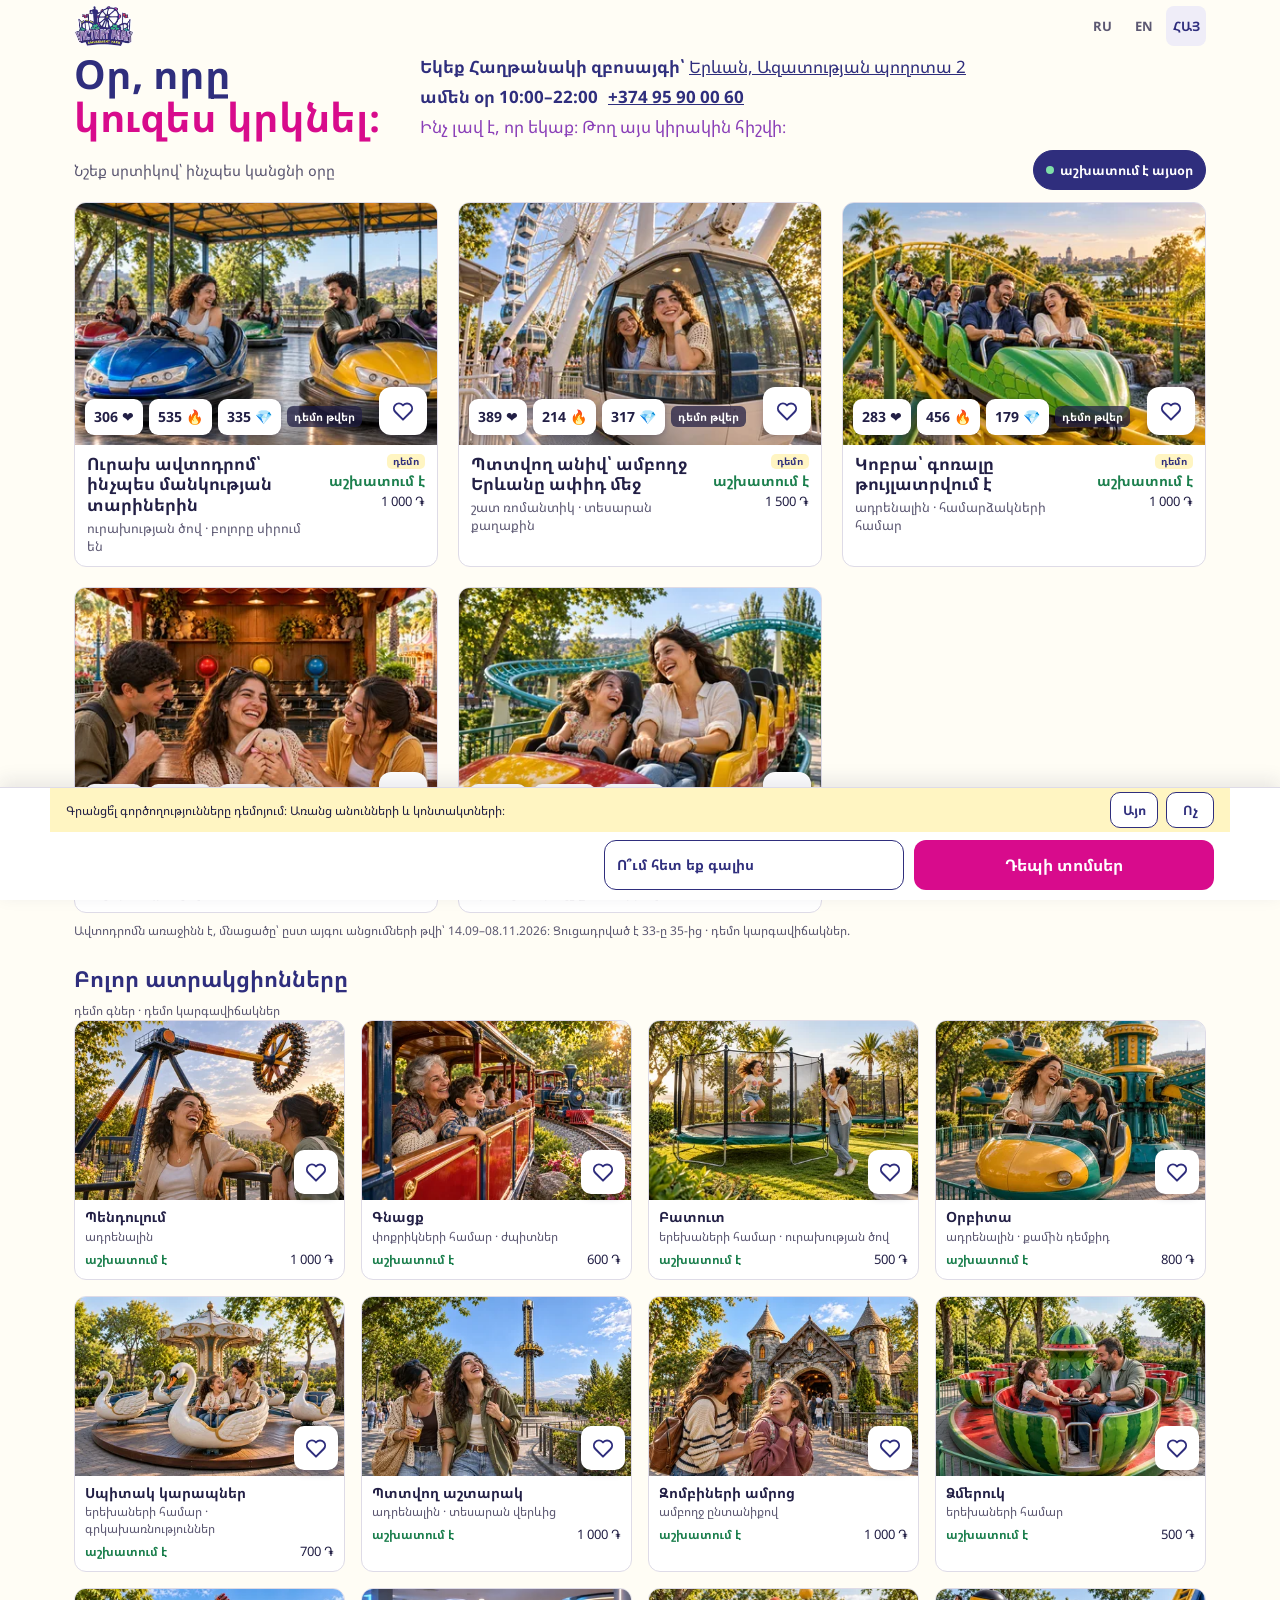
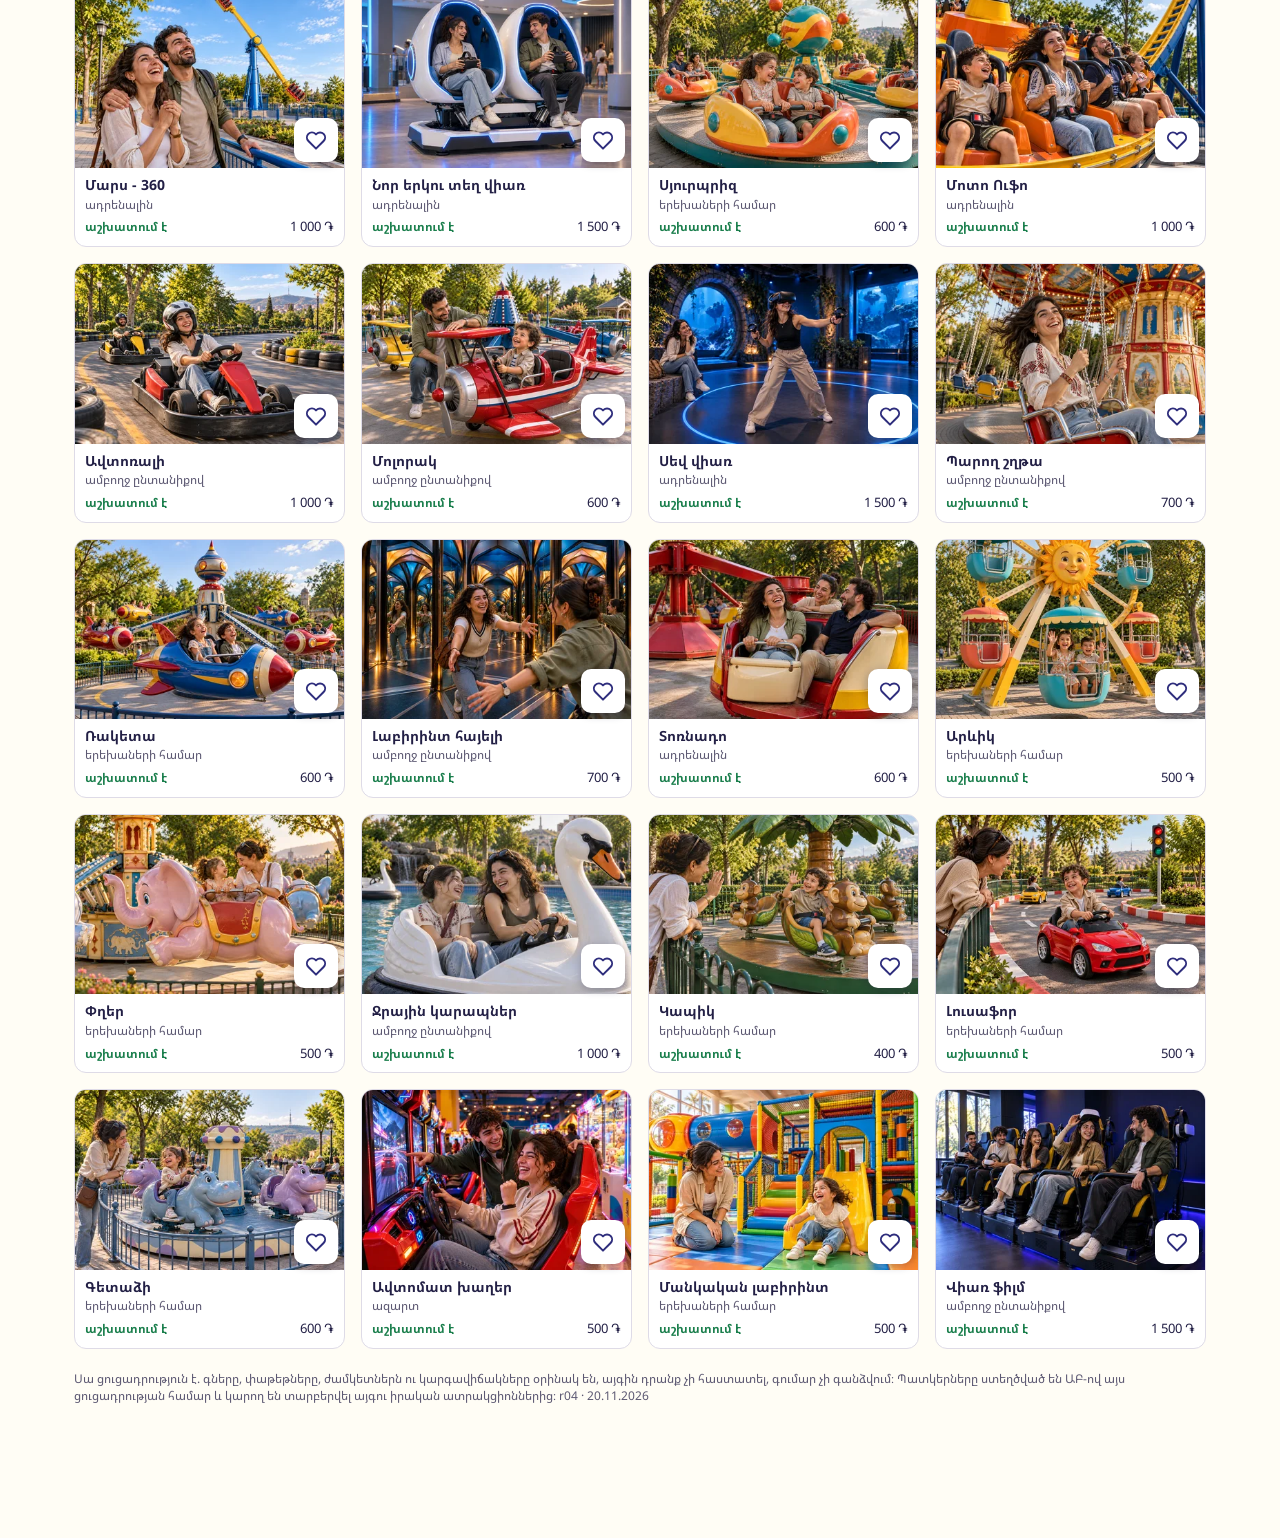
==== hy/index.html @ 1c81b4ea "Publish Victory Park scratch prototype r04 (demo) Static demo of a new Victory Park (Yerevan) site p" ====
<!doctype html>
<html lang="hy" data-lang="hy">
<head>
<meta charset="utf-8"><meta http-equiv="Content-Security-Policy" content="default-src 'self'; script-src 'self'; script-src-attr 'none'; style-src 'self' 'unsafe-inline'; img-src 'self' data: blob:; font-src 'self' data:; connect-src 'self'; object-src 'none'; base-uri 'self'; form-action 'self'; frame-src 'none'; worker-src 'self'">
<meta name="viewport" content="width=device-width, initial-scale=1, viewport-fit=cover">
<title>Victory Park — օր, որը կուզես կրկնել</title>
<meta name="description" content="Հաղթանակի զբոսայգի, Երևան․ նշեք ատրակցիոնները սրտիկով, կազմեք ձեր օրը և ստացեք տոմս։ Ցուցադրական նախատիպ։">
<meta name="robots" content="noindex">
<meta name="theme-color" content="#FFFDF5"><meta property="og:type" content="website"><meta property="og:site_name" content="Victory Park"><meta property="og:title" content="Victory Park — օր, որը կուզես կրկնել"><meta property="og:description" content="Հաղթանակի զբոսայգի, Երևան․ նշեք ատրակցիոնները սրտիկով, կազմեք ձեր օրը և ստացեք տոմս։ Ցուցադրական նախատիպ։"><meta property="og:url" content="https://konstantinpopov89.github.io/victory-park-scratch-demo/hy/"><meta property="og:locale" content="hy_AM"><meta property="og:image" content="https://konstantinpopov89.github.io/victory-park-scratch-demo/assets/media/og-autodrom.jpg"><meta property="og:image:width" content="780"><meta property="og:image:height" content="520"><meta name="twitter:card" content="summary_large_image">
<link rel="icon" href="../assets/media/logo-160.webp">
<link rel="stylesheet" href="../assets/app.css?v=r04">
</head>
<body>
<a class="skip" href="#view">Անցնել բովանդակությանը</a>
<header class="top">
  <a class="logo" href="#/" aria-label="Victory Park"><img src="../assets/media/logo-160.webp" width="228" height="160" alt="Victory Park"></a>
  <a id="mine" class="mine" href="#/my" hidden></a>
  <nav id="langs" class="langs" aria-label="Լեզու"></nav>
</header>
<main id="view" class="view" tabindex="-1"></main>
<div id="dock" class="dock"></div>
<div id="sheet" class="sheet" role="dialog" aria-modal="true" aria-labelledby="who-title" hidden><div class="sheet-bg"></div><div class="sheet-body"></div></div>
<noscript><p style="padding:16px">Կայքի աշխատանքի համար միացրեք JavaScript-ը։</p></noscript>
<script src="../assets/catalog.js?v=r04"></script>
<script src="../assets/i18n.js?v=r04"></script>
<script src="../assets/calc.js?v=r04"></script>
<script src="../assets/store.js?v=r04"></script>
<script src="../assets/qr.js?v=r04"></script>
<script src="../assets/app.js?v=r04"></script>
</body>
</html>
---- assets/app.css ----
/* Victory Park — прототип «с нуля по разбору Ильи». Цвета, шрифты и логотип — нынешних версий сайта. */
@font-face { font-family: "Bebas Neue"; src: url("fonts/bebas-latin.woff") format("woff"); font-display: swap; unicode-range: U+0000-024F, U+2000-206F; }
@font-face { font-family: "Bebas Neue"; src: url("fonts/bebas-cyrillic.ttf") format("truetype"); font-display: swap; unicode-range: U+0400-04FF; }
@font-face { font-family: Montserrat; src: url("fonts/montserrat-latin.woff") format("woff"); font-weight: 400 700; font-display: swap; unicode-range: U+0020-024F, U+2000-206F, U+2116, U+2190-2192, U+2212; }
@font-face { font-family: Montserrat; src: url("fonts/montserrat-cyrillic.woff") format("woff"); font-weight: 400 700; font-display: swap; unicode-range: U+0400-04FF; }
@font-face { font-family: "Noto Sans Armenian"; src: url("fonts/noto-armenian-400.woff") format("woff"); font-weight: 100 500; font-display: swap; }
@font-face { font-family: "Noto Sans Armenian"; src: url("fonts/noto-armenian-700.woff") format("woff"); font-weight: 600 900; font-display: swap; }

:root {
  --ink: #2F2E7D; --pink: #D80B8C; --yellow: #FFD400; --green: #1B7F4D; --paper: #FFFDF5;
  --card: #FFFFFF; --line: #DEDBE7; --muted: #5C5872; --warm: #FFF5C2; --tint: #FFF4FA; --violet: #8A3FB8;
  --text: #221F45; --dock: 76px; --r: 12px;
  --body: Montserrat, "Noto Sans Armenian", system-ui, -apple-system, "Segoe UI", sans-serif;
  --display: "Bebas Neue", "Noto Sans Armenian", Impact, sans-serif;
}
* { box-sizing: border-box; }
html { -webkit-text-size-adjust: 100%; }
body { margin: 0; background: var(--paper); color: var(--text); font: 400 16px/1.4 var(--body); }
html[data-lang="hy"] body { font-family: "Noto Sans Armenian", Montserrat, system-ui, sans-serif; }
img { display: block; max-width: 100%; }
a { color: var(--ink); }
button { font: inherit; color: inherit; cursor: pointer; }
h1, h2, h3, p, ul, ol, dl, dd { margin: 0; padding: 0; }
ul, ol { list-style: none; }
:focus-visible { outline: 3px solid var(--yellow); outline-offset: 2px; box-shadow: 0 0 0 5px var(--ink); border-radius: 6px; }
.skip { position: absolute; left: -999px; top: 0; background: var(--ink); color: #fff; padding: 10px 14px; z-index: 50; }
.skip:focus { left: 8px; top: 8px; }
.muted { color: var(--muted); } .small { font-size: 13px; }

/* верхняя плашка: логотип и язык, не выше 44 px */
.top { height: 44px; display: flex; align-items: center; justify-content: space-between; padding: 0 16px; max-width: 1180px; margin: 0 auto; }
.logo img { height: 36px; width: auto; }
.langs { display: flex; gap: 2px; }
.langs a { min-width: 40px; min-height: 40px; display: inline-flex; align-items: center; justify-content: center; padding: 0 6px; font-size: 13px; font-weight: 700; text-decoration: none; color: var(--muted); border-radius: 8px; }
.langs a[aria-current] { color: var(--ink); background: #EFEDF8; }
.mine { margin-left: auto; margin-right: 6px; min-height: 40px; display: inline-flex; align-items: center; padding: 0 10px; border: 1.5px solid var(--line); border-radius: 999px; background: #fff; font-size: 13px; font-weight: 700; color: var(--ink); text-decoration: none; white-space: nowrap; }
.mine[hidden] { display: none; }

.view { max-width: 1180px; margin: 0 auto; padding: 0 16px calc(var(--dock) + 20px); outline: none; }

/* первый экран */
.hero h1 { font: 400 42px/.94 var(--display); letter-spacing: .01em; text-transform: uppercase; color: var(--ink); margin: 2px 0 8px; }
.hero h1 span { display: block; } .hero h1 .pk { color: var(--pink); }
html[data-lang="hy"] .hero h1 { font: 700 29px/1.08 "Noto Sans Armenian", sans-serif; text-transform: none; letter-spacing: 0; }
.invite { font-size: 15px; font-weight: 700; color: var(--ink); line-height: 1.3; }
.invite a { font-weight: 500; display: inline-block; }
.hours { font-size: 15px; font-weight: 600; color: var(--ink); margin-top: 3px; display: flex; flex-wrap: wrap; column-gap: 10px; }
.hours a { font-weight: 700; white-space: nowrap; }
.warm { color: var(--violet); font-size: 15px; line-height: 1.3; margin: 8px 0 8px; }
.listbar { display: flex; align-items: center; justify-content: space-between; gap: 8px; margin: 0 0 8px; }
.listbar .hint { font-size: 13px; color: var(--muted); line-height: 1.25; }

.chip { display: inline-flex; align-items: center; gap: 6px; min-height: 40px; padding: 0 12px; border: 1.5px solid var(--line); border-radius: 999px; background: #fff; font-size: 13px; font-weight: 600; white-space: nowrap; color: var(--text); }
.chip i { width: 8px; height: 8px; border-radius: 50%; background: #B9B5C9; }
.chip.on { background: var(--ink); border-color: var(--ink); color: #fff; }
.chip.on i { background: #7FE0A8; }
.chip.lg { min-height: 48px; padding: 0 18px; font-size: 16px; }
.chip.sm { min-height: 40px; }

.cards.hits { display: grid; gap: 16px; }
.card { background: var(--card); border: 1px solid var(--line); border-radius: var(--r); overflow: hidden; }
.card .ph { position: relative; background: #E9E6F2; }
.card.big .ph { aspect-ratio: 10 / 9; }
.card.small .ph { aspect-ratio: 3 / 2; }
.card .ph img { width: 100%; height: 100%; object-fit: cover; }
.card.paused .ph img { filter: grayscale(.7) opacity(.75); }

.heart { position: absolute; right: 10px; bottom: 10px; width: 48px; height: 48px; display: grid; place-items: center; border: 0; border-radius: 12px; background: #fff; box-shadow: 0 2px 8px rgba(34, 31, 69, .28); padding: 0; }
.heart svg { fill: none; stroke: var(--ink); stroke-width: 2; stroke-linejoin: round; }
.heart.on svg { fill: var(--pink); stroke: var(--pink); }
.heart.pop svg { animation: pop .38s ease-out; }
.card.small .heart { width: 44px; height: 44px; right: 6px; bottom: 6px; border-radius: 10px; }
@keyframes pop { 0% { transform: scale(.6); } 55% { transform: scale(1.3); } 100% { transform: scale(1); } }

.reacts { position: absolute; left: 10px; bottom: 10px; right: 68px; display: flex; flex-wrap: wrap; align-items: center; gap: 6px; }
.react { min-height: 36px; padding: 0 9px; border: 0; border-radius: 9px; background: #fff; box-shadow: 0 1px 5px rgba(34, 31, 69, .25); font-size: 14px; display: inline-flex; align-items: center; gap: 4px; }
.react b { font-weight: 600; }
.react.on { background: var(--ink); color: #fff; }
.reacts .demo { font-size: 11px; font-weight: 600; color: #fff; background: rgba(34, 31, 69, .72); padding: 3px 7px; border-radius: 6px; }

.card.big .cap { display: flex; justify-content: space-between; gap: 10px; padding: 9px 12px 11px; }
.card.big h2 { font-size: 17px; line-height: 1.22; font-weight: 600; }
.tags { font-size: 13px; color: var(--muted); margin-top: 3px; }
.tags .fit { color: var(--pink); font-weight: 600; }
.capside { text-align: right; flex: none; display: flex; flex-direction: column; gap: 2px; }
.st { font-size: 14px; font-weight: 600; white-space: nowrap; }
.st.on { color: var(--green); } .st.off { color: var(--muted); }
.price { font-size: 13px; color: var(--text); white-space: nowrap; } .capside .dm { align-self: flex-end; font-size: 10px; font-weight: 700; line-height: 1.3; color: var(--ink); background: var(--warm); padding: 1px 6px; border-radius: 5px; white-space: nowrap; }
.basis { font-size: 12px; color: var(--muted); margin: 10px 0 0; }
/* переключатель первого хита: два варианта для сравнения, стоит ниже первого экрана */
.firstsw { display: flex; flex-wrap: wrap; align-items: center; gap: 6px; margin: 8px 0 0; font-size: 12px; color: var(--muted); }
.seg { min-height: 36px; padding: 0 12px; border: 1.5px solid var(--line); border-radius: 999px; background: #fff; font-size: 12px; font-weight: 600; color: var(--text); }
.seg.on { background: var(--ink); border-color: var(--ink); color: #fff; }
.sub { font: 400 30px/1 var(--display); text-transform: uppercase; color: var(--ink); margin: 26px 0 12px; }
html[data-lang="hy"] .sub, html[data-lang="hy"] h1.page { font: 700 22px/1.15 "Noto Sans Armenian", sans-serif; text-transform: none; }
.cards.grid { display: grid; grid-template-columns: 1fr 1fr; gap: 12px; }
.card.small .cap { padding: 8px 10px 10px; }
.card.small h3 { font-size: 14px; line-height: 1.25; font-weight: 600; }
.card.small .tags { font-size: 12px; }
.card.small .meta { display: flex; justify-content: space-between; align-items: baseline; gap: 6px; margin-top: 4px; flex-wrap: wrap; }
.card.small .st { font-size: 12px; }
.foot { font-size: 12px; color: var(--muted); margin: 22px 0 0; }

/* нижняя панель */
.dock { position: fixed; left: 0; right: 0; bottom: 0; z-index: 20; background: #fff; border-top: 1px solid var(--line); box-shadow: 0 -6px 18px rgba(34, 31, 69, .10); padding-bottom: env(safe-area-inset-bottom, 0px); }
.dock[hidden] { display: none; }
.dock > * { max-width: 1180px; margin-left: auto; margin-right: auto; }
/* плашка согласия и строка суммы — фиксированной высоты: под них заранее оставлено место (см. fitFirst в app.js) */
.consent { display: flex; align-items: center; gap: 8px; min-height: 44px; padding: 4px 16px; background: var(--warm); }
.consent p { flex: 1; font-size: 12px; line-height: 1.25; }
.consent button { min-width: 48px; min-height: 36px; padding: 0 10px; border: 1.5px solid var(--ink); border-radius: 10px; background: #fff; font-size: 13px; font-weight: 700; color: var(--ink); }
.sumline { display: flex; justify-content: space-between; align-items: center; gap: 10px; height: 40px; padding: 6px 16px 0; font-size: 13px; line-height: 1.2; }
.sumline .sl { min-width: 0; white-space: nowrap; overflow: hidden; text-overflow: ellipsis; } @media (max-width: 519px) { .sumline { height: 54px; } .sumline .sl { white-space: normal; } } /* до 519 px строка суммы в две строки: дата курса и «демо-цены» видны целиком */
.sumline b { font-size: 15px; }
.sumline small { display: block; font-size: 11.5px; color: var(--muted); overflow: hidden; text-overflow: ellipsis; }
.sumline a { flex: none; font-weight: 600; min-height: 34px; display: inline-flex; align-items: center; }
.bar { display: flex; gap: 10px; padding: 8px 16px 10px; }
.who { flex: 1 1 44%; min-width: 0; min-height: 50px; display: flex; flex-direction: column; justify-content: center; align-items: flex-start; padding: 4px 12px; border: 1.5px solid var(--ink); border-radius: var(--r); background: #fff; font-size: 14px; font-weight: 700; color: var(--ink); text-align: left; }
.who small { font-size: 11px; font-weight: 500; line-height: 1.2; color: var(--muted); max-width: 100%; overflow: hidden; display: -webkit-box; -webkit-box-orient: vertical; -webkit-line-clamp: 3; overflow-wrap: anywhere; }
.who::after { content: ""; }
.cta { flex: 1 1 56%; min-height: 50px; display: flex; flex-direction: column; align-items: center; justify-content: center; padding: 4px 12px; border-radius: var(--r); background: var(--pink); color: #fff; font-size: 16px; font-weight: 700; text-decoration: none; text-align: center; line-height: 1.15; }
.cta small { font-size: 12px; font-weight: 600; opacity: .95; }
button.cta { border: 0; font-family: inherit; }
.bar.solo .cta { flex: 1 1 100%; }

/* выбор компании: выезжает снизу, под большой палец */
.sheet { position: fixed; inset: 0; z-index: 30; }
.sheet[hidden] { display: none; }
.sheet-bg { position: absolute; inset: 0; background: rgba(34, 31, 69, .45); }
.sheet-body { position: absolute; left: 0; right: 0; bottom: 0; max-width: 560px; margin: 0 auto; max-height: 82vh; overflow: auto; background: #fff; border-radius: 18px 18px 0 0; padding: 18px 16px calc(16px + env(safe-area-inset-bottom, 0px)); display: grid; gap: 12px; }
.sheet-body h2 { font-size: 20px; font-weight: 700; color: var(--ink); }
.whochips { display: flex; flex-wrap: wrap; gap: 8px; }
.stepper { display: flex; align-items: center; gap: 10px; font-size: 15px; }
.stepper span { flex: 1; }
.stepper button { width: 44px; height: 44px; border: 1.5px solid var(--ink); border-radius: 12px; background: #fff; font-size: 22px; line-height: 1; color: var(--ink); }
.stepper button[disabled] { opacity: .35; cursor: default; }
.stepper output { min-width: 24px; text-align: center; font-weight: 700; font-size: 18px; }
body.sheet-open { overflow: hidden; }

.btn { display: inline-flex; align-items: center; justify-content: center; min-height: 50px; padding: 0 22px; border: 0; border-radius: var(--r); background: var(--pink); color: #fff; font-size: 16px; font-weight: 700; text-decoration: none; }
.btn.ghost { background: #fff; color: var(--ink); border: 1.5px solid var(--ink); }
.link { background: none; border: 0; padding: 0 4px; min-height: 40px; color: var(--ink); font-weight: 700; text-decoration: underline; }

/* внутренние экраны */
.back { display: inline-flex; align-items: center; gap: 6px; min-height: 44px; font-size: 15px; font-weight: 600; text-decoration: none; }
h1.page { font: 400 36px/1 var(--display); text-transform: uppercase; color: var(--ink); margin: 2px 0 12px; }
.undo { background: var(--warm); border-radius: 10px; padding: 6px 12px; font-size: 14px; margin-bottom: 8px; }
.empty { font-size: 16px; margin: 12px 0 16px; }
.dayitem { display: grid; grid-template-columns: 92px 1fr 44px; gap: 12px; padding: 12px 0; border-bottom: 1px solid var(--line); align-items: start; }
.dayitem img { width: 92px; height: 62px; object-fit: cover; border-radius: 8px; }
.dayitem h2 { font-size: 16px; font-weight: 600; line-height: 1.25; }
.dayitem .meta { font-size: 13px; color: var(--muted); margin: 2px 0 8px; }
.dayitem .pnote { font-size: 13px; color: var(--muted); }
.riders { display: flex; flex-wrap: wrap; gap: 6px; align-items: center; }
.x { width: 44px; height: 44px; border: 0; background: none; font-size: 26px; line-height: 1; color: var(--muted); border-radius: 10px; }
.offers { margin-top: 18px; }
.offers > h2 { font-size: 18px; font-weight: 700; color: var(--ink); margin-bottom: 8px; }
.offer { border: 1.5px solid var(--line); border-radius: var(--r); padding: 12px; margin-bottom: 10px; background: #fff; }
.offer.on { border-color: var(--pink); background: var(--tint); }
.offer header { display: flex; justify-content: space-between; align-items: baseline; gap: 10px; }
.offer h3 { font-size: 16px; font-weight: 700; }
.offer .sum { font-size: 18px; white-space: nowrap; }
.offer .alt { font-size: 12px; color: var(--muted); }
.lines { margin: 8px 0 6px; display: grid; gap: 4px; }
.lines li { display: flex; justify-content: space-between; gap: 12px; font-size: 14px; }
.lines b { font-weight: 600; white-space: nowrap; }
.save { font-size: 14px; font-weight: 600; color: var(--green); }
.save.flat { color: var(--muted); font-weight: 500; }
.spare { font-size: 13px; color: var(--muted); }
.pick { margin-top: 8px; min-height: 44px; padding: 0 16px; border: 1.5px solid var(--ink); border-radius: 10px; background: #fff; font-weight: 700; font-size: 14px; color: var(--ink); }
.pick[aria-pressed="true"] { background: var(--ink); color: #fff; }
.units { font-size: 13px; color: var(--muted); margin: 8px 0; }
.totalrow { display: flex; align-items: baseline; flex-wrap: wrap; gap: 4px 10px; margin: 10px 0 4px; }
.totalrow span { font-size: 15px; font-weight: 600; }
.totalrow b { font-size: 24px; color: var(--ink); }
.totalrow small { font-size: 13px; color: var(--muted); }
.rate, .for { font-size: 13px; color: var(--muted); margin-top: 2px; }
.for span { font-weight: 600; }
.terms { border: 1.5px solid var(--line); border-radius: var(--r); background: #fff; margin: 12px 0; }
.terms summary { list-style: none; cursor: pointer; padding: 10px 40px 10px 12px; position: relative; min-height: 48px; }
.terms summary::-webkit-details-marker { display: none; }
.terms summary::after { content: ""; position: absolute; right: 14px; top: 50%; width: 16px; height: 16px; margin-top: -8px; background: url("data:image/svg+xml,%3Csvg xmlns='http://www.w3.org/2000/svg' viewBox='0 0 16 16'%3E%3Cpath d='M3 6l5 5 5-5' fill='none' stroke='%232F2E7D' stroke-width='2' stroke-linecap='round' stroke-linejoin='round'/%3E%3C/svg%3E") center / contain no-repeat; }
.terms[open] summary::after { transform: rotate(180deg); }
.terms summary span { display: block; font-weight: 700; font-size: 15px; color: var(--ink); }
.terms summary small { display: block; font-size: 12px; color: var(--muted); }
.terms dl { padding: 0 12px; }
.terms dt { font-size: 13px; font-weight: 700; margin-top: 6px; }
.terms dd { font-size: 14px; }
.terms .demoline { font-size: 13px; background: var(--warm); margin: 10px 12px 12px; padding: 8px 10px; border-radius: 8px; }
.go { display: flex; flex-wrap: wrap; gap: 10px; margin: 14px 0 6px; }
.packs { display: grid; grid-template-columns: 1fr 1fr; gap: 10px; margin: 10px 0; }
.pack { text-align: left; display: grid; gap: 2px; padding: 12px; border: 1.5px solid var(--line); border-radius: var(--r); background: #fff; min-height: 76px; }
.pack.on { border-color: var(--pink); background: var(--tint); }
.pack span { font-weight: 700; font-size: 15px; } .pack b { font-size: 16px; color: var(--ink); } .pack small { font-size: 12px; color: var(--muted); }

/* оплата: четыре исхода выглядят по-разному */
.orderno { font-size: 13px; color: var(--muted); margin: -6px 0 10px; }
.note { background: var(--warm); border-radius: 10px; padding: 8px 12px; font-size: 14px; margin: 0 0 10px; }
.note.warn { background: #FDECEC; color: #8C1D18; }
.demoline.solo { font-size: 13px; background: var(--warm); padding: 8px 10px; border-radius: 8px; margin: 0 0 4px; }
.btn.wide { width: 100%; }
.btn.sm { min-height: 44px; padding: 0 14px; font-size: 14px; flex: none; }
button[disabled] { opacity: .45; cursor: default; }
.result { display: grid; grid-template-columns: 36px 1fr; gap: 12px; align-items: start; padding: 12px; border: 1.5px solid; border-radius: var(--r); margin: 0 0 4px; }
.result svg { width: 36px; height: 36px; }
.result h2 { font-size: 18px; font-weight: 700; line-height: 1.2; }
.result p { font-size: 14px; margin-top: 3px; }
.r-cancel { background: #F3F2F7; border-color: #9A96AD; }
.r-fail { background: #FDECEC; border-color: #B3261E; } .r-fail h2 { color: #8C1D18; }
.r-unknown { background: var(--warm); border-color: #8A6A00; } .r-unknown h2 { color: #5E4800; }
.busy { display: flex; gap: 10px; align-items: center; padding: 12px; background: #EFEDF8; border-radius: var(--r); font-size: 14px; font-weight: 600; color: var(--ink); }
.spin { width: 20px; height: 20px; flex: none; border: 3px solid #C9C5E3; border-top-color: var(--ink); border-radius: 50%; animation: spin .8s linear infinite; }
@keyframes spin { to { transform: rotate(360deg); } }
.outcomes { display: flex; flex-wrap: wrap; gap: 8px; margin: 14px 0 0; padding: 8px 12px 12px; border: 1.5px dashed var(--line); border-radius: var(--r); min-width: 0; }
.outcomes legend { font-size: 12px; color: var(--muted); padding: 0 6px; }
.outcomes button { min-height: 44px; padding: 0 14px; border: 1.5px solid var(--ink); border-radius: 10px; background: #fff; font-size: 14px; font-weight: 600; color: var(--ink); }

/* билет */
.ticket { display: grid; gap: 8px; padding: 14px; border: 2px solid var(--ink); border-radius: 16px; background: #fff; }
.tdemo { background: var(--yellow); color: var(--text); font-size: 14px; font-weight: 700; text-align: center; padding: 8px 10px; border-radius: 8px; }
.qr { width: min(240px, 72%); margin: 2px auto; }
.qr svg { display: block; width: 100%; height: auto; }
.tcode { text-align: center; font-size: 14px; }
.tcode b { font-size: 18px; letter-spacing: .08em; color: var(--ink); white-space: nowrap; }
.ticket .orderno { margin: 0; text-align: center; }
.valid { font-size: 13px; color: var(--muted); }
.keep { margin-top: 10px; }
.mylist li { display: flex; justify-content: space-between; align-items: center; gap: 12px; padding: 12px 0; border-bottom: 1px solid var(--line); }
.mylist b { font-size: 15px; }
.mylist .meta { font-size: 13px; color: var(--muted); margin-top: 2px; }
.tag { display: inline-block; margin-left: 6px; padding: 2px 8px; border-radius: 999px; background: #EFEDF8; color: var(--ink); font-size: 12px; font-weight: 700; white-space: nowrap; }
.tag.t-paid { background: #DDF3E6; color: #145C38; }
.tag.t-failed { background: #FDECEC; color: #8C1D18; }
.tag.t-unknown, .tag.t-processing { background: var(--warm); color: #5E4800; }
.logwrap { overflow-x: auto; margin-top: 10px; }
.logtable { width: 100%; border-collapse: collapse; font-size: 12px; }
.logtable th, .logtable td { text-align: left; padding: 4px 6px; border-bottom: 1px solid var(--line); vertical-align: top; }

/* узкий телефон */
@media (max-width: 359px) {
  .hero h1 { font-size: 36px; } .view, .top { padding-left: 12px; padding-right: 12px; }
  .bar, .consent, .sumline { padding-left: 12px; padding-right: 12px; }
  .consent p { font-size: 11px; } .who small { -webkit-line-clamp: 4; }
  .sumline { height: auto; min-height: 54px; padding-bottom: 2px; } .sumline .sl { white-space: normal; }
  .reacts .demo { display: block; }
  .dayitem { grid-template-columns: 72px 1fr 44px; } .dayitem img { width: 72px; height: 48px; }
}
/* широкий экран */
@media (min-width: 900px) {
  .top { height: 52px; padding: 0 24px; } .logo img { height: 42px; }
  .view { padding-left: 24px; padding-right: 24px; }
  .hero { display: grid; grid-template-columns: auto 1fr; column-gap: 40px; align-items: end; margin-bottom: 4px; }
  .hero h1 { font-size: 64px; grid-row: 1 / span 3; margin: 0; }
  html[data-lang="hy"] .hero h1 { font-size: 40px; }
  .invite, .hours { font-size: 17px; } .warm { font-size: 17px; margin: 4px 0 0; }
  .listbar { margin: 12px 0; } .listbar .hint { font-size: 15px; }
  .cards.hits { grid-template-columns: repeat(3, 1fr); gap: 20px; }
  .card.big .ph { aspect-ratio: 3 / 2; }
  .cards.grid { grid-template-columns: repeat(4, 1fr); gap: 16px; }
  .v-day, .v-order, .v-tickets, .v-pay, .v-ticket, .v-my, .v-log { max-width: 760px; }
  .bar { justify-content: flex-end; } .who, .cta { flex: 0 0 300px; }
  .packs { grid-template-columns: repeat(3, 1fr); }
}
@media (prefers-reduced-motion: reduce) { * { animation: none !important; transition: none !important; scroll-behavior: auto !important; } }
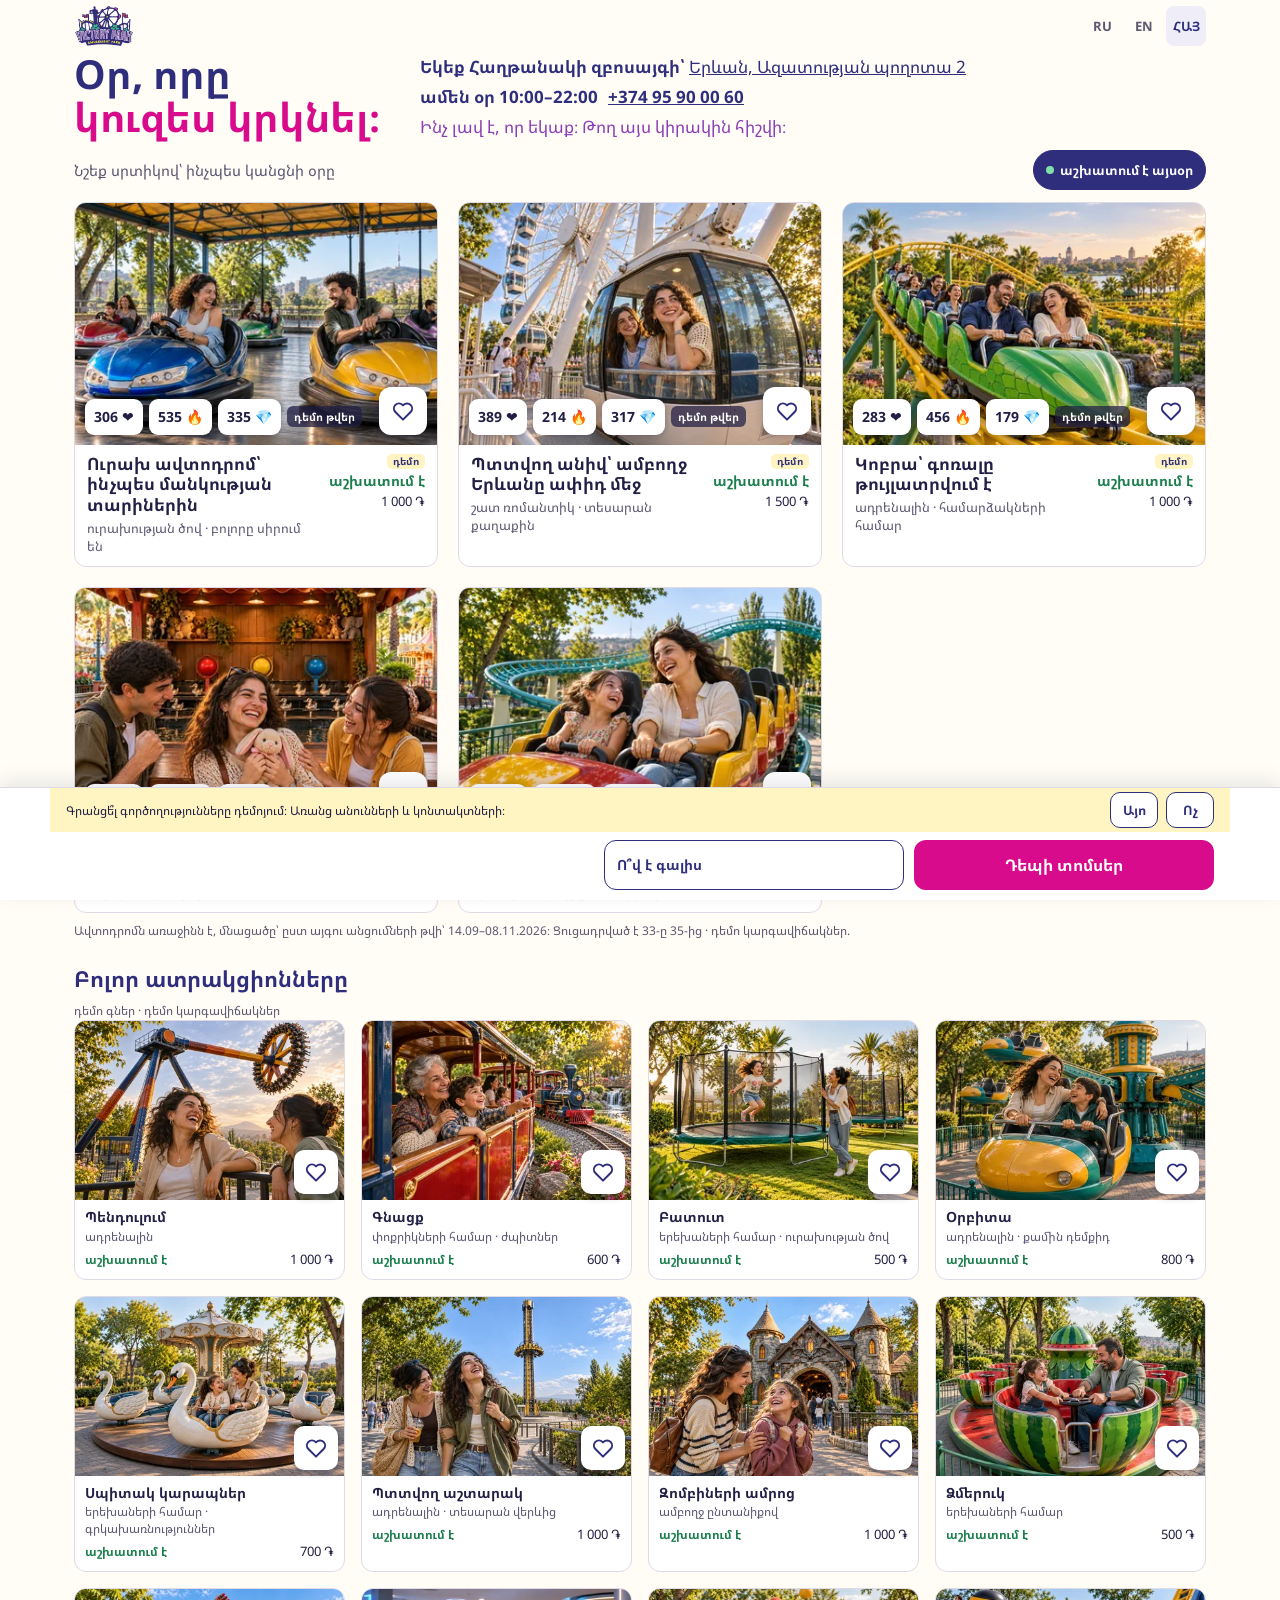
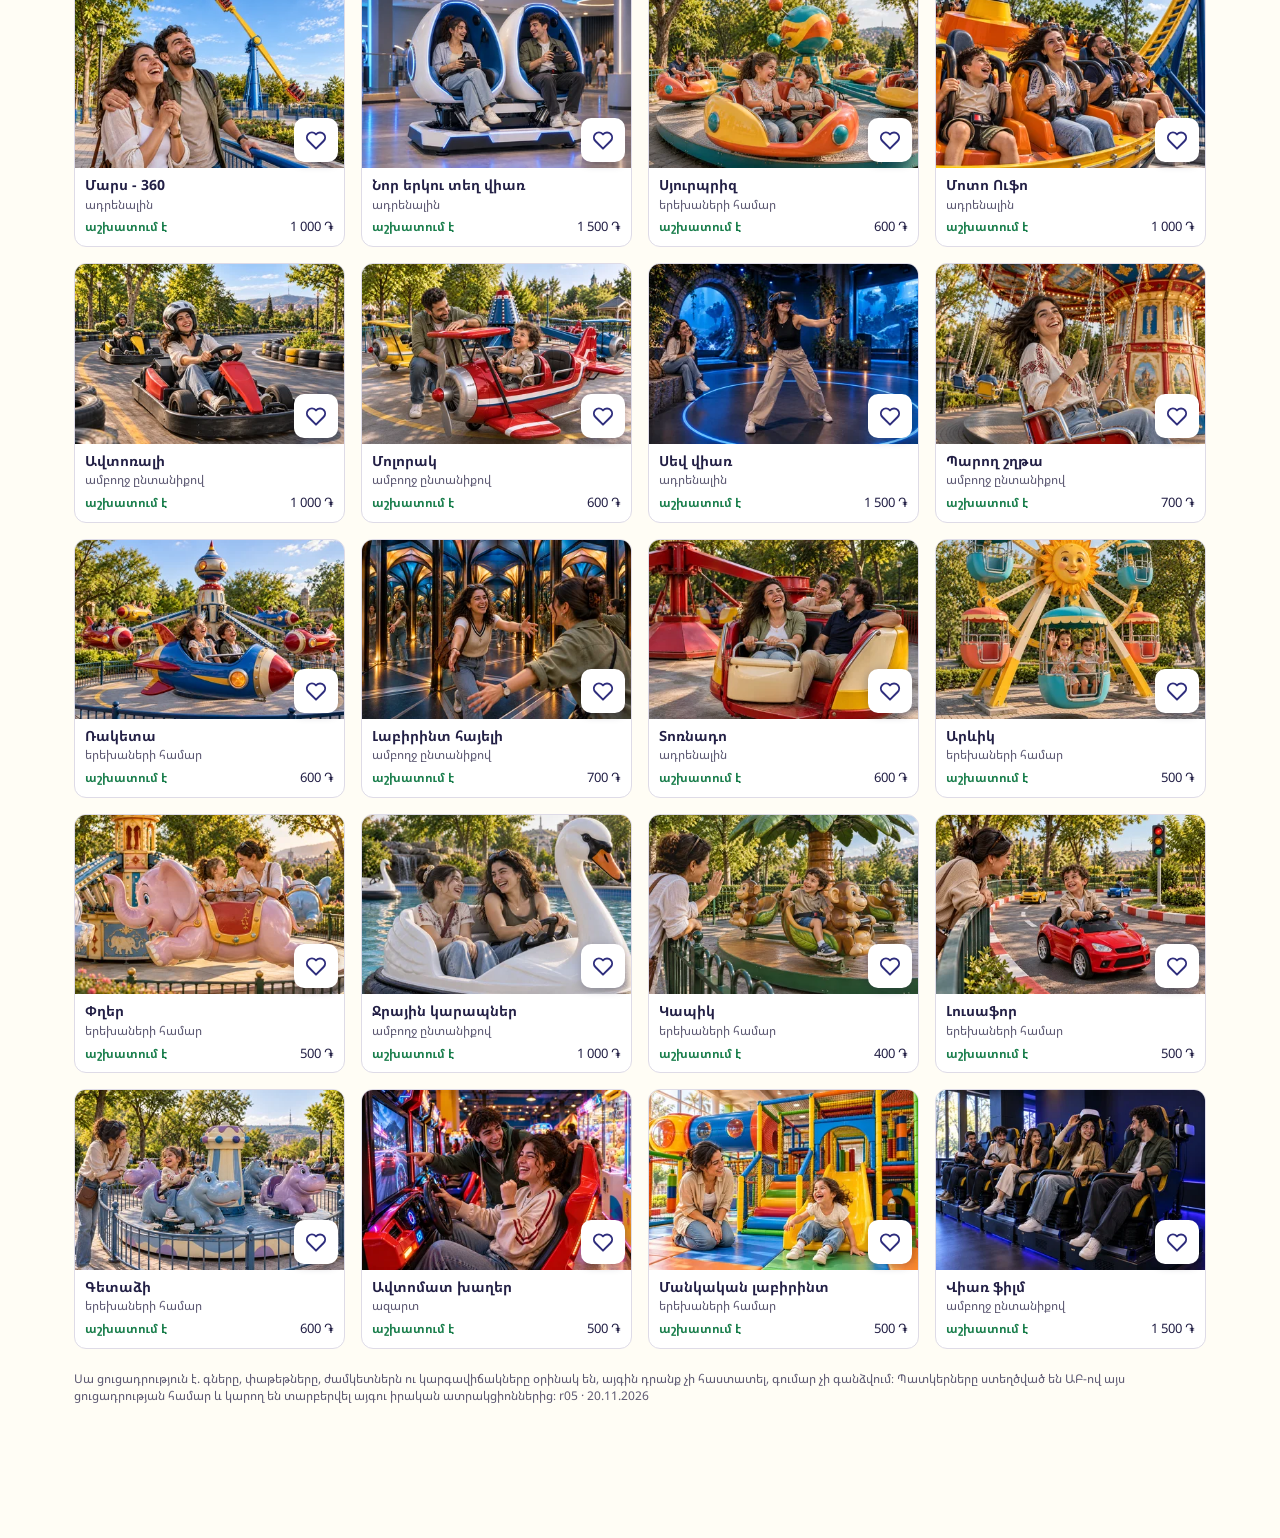
==== commit d3df8015: "Publish Victory Park scratch prototype r05 (demo): question «Кто идёт?» counts the guest Co-Authored" ====
--- a/hy/index.html
+++ b/hy/index.html
@@ -8,7 +8,7 @@
 <meta name="robots" content="noindex">
 <meta name="theme-color" content="#FFFDF5"><meta property="og:type" content="website"><meta property="og:site_name" content="Victory Park"><meta property="og:title" content="Victory Park — օր, որը կուզես կրկնել"><meta property="og:description" content="Հաղթանակի զբոսայգի, Երևան․ նշեք ատրակցիոնները սրտիկով, կազմեք ձեր օրը և ստացեք տոմս։ Ցուցադրական նախատիպ։"><meta property="og:url" content="https://konstantinpopov89.github.io/victory-park-scratch-demo/hy/"><meta property="og:locale" content="hy_AM"><meta property="og:image" content="https://konstantinpopov89.github.io/victory-park-scratch-demo/assets/media/og-autodrom.jpg"><meta property="og:image:width" content="780"><meta property="og:image:height" content="520"><meta name="twitter:card" content="summary_large_image">
 <link rel="icon" href="../assets/media/logo-160.webp">
-<link rel="stylesheet" href="../assets/app.css?v=r04">
+<link rel="stylesheet" href="../assets/app.css?v=r05">
 </head>
 <body>
 <a class="skip" href="#view">Անցնել բովանդակությանը</a>
@@ -21,11 +21,11 @@
 <div id="dock" class="dock"></div>
 <div id="sheet" class="sheet" role="dialog" aria-modal="true" aria-labelledby="who-title" hidden><div class="sheet-bg"></div><div class="sheet-body"></div></div>
 <noscript><p style="padding:16px">Կայքի աշխատանքի համար միացրեք JavaScript-ը։</p></noscript>
-<script src="../assets/catalog.js?v=r04"></script>
-<script src="../assets/i18n.js?v=r04"></script>
-<script src="../assets/calc.js?v=r04"></script>
-<script src="../assets/store.js?v=r04"></script>
-<script src="../assets/qr.js?v=r04"></script>
-<script src="../assets/app.js?v=r04"></script>
+<script src="../assets/catalog.js?v=r05"></script>
+<script src="../assets/i18n.js?v=r05"></script>
+<script src="../assets/calc.js?v=r05"></script>
+<script src="../assets/store.js?v=r05"></script>
+<script src="../assets/qr.js?v=r05"></script>
+<script src="../assets/app.js?v=r05"></script>
 </body>
 </html>
